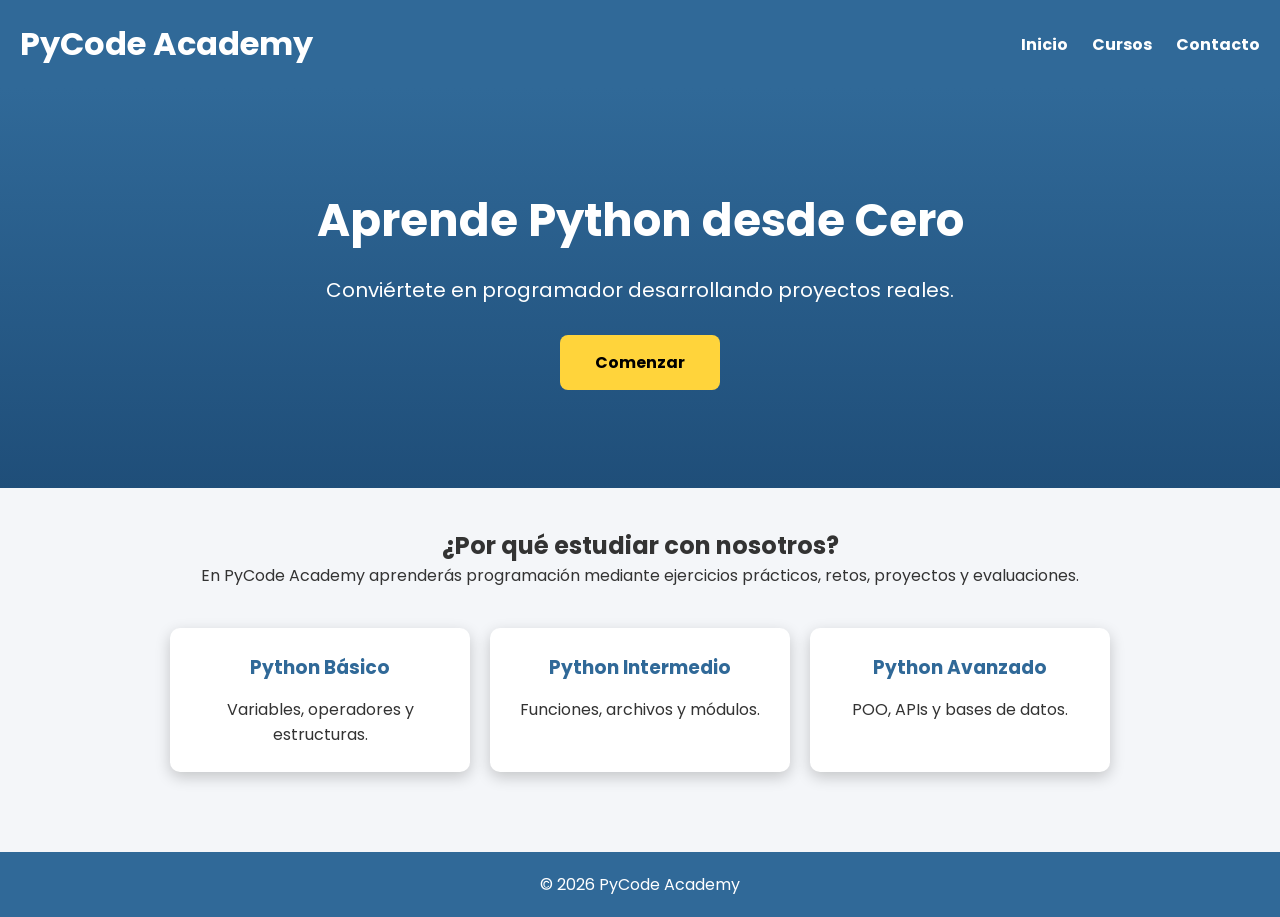
==== index.html @ abb8dde9 "Add files via upload" ====
<!DOCTYPE html>
<html lang="es">
<head>
    <meta charset="UTF-8">
    <meta name="viewport" content="width=device-width, initial-scale=1.0">
    <title>PyCode Academy</title>

    <link rel="stylesheet" href="styles.css">

    <link rel="preconnect" href="https://fonts.googleapis.com">
    <link href="https://fonts.googleapis.com/css2?family=Poppins:wght@300;500;700&display=swap" rel="stylesheet">

</head>
<body>

<header>

<h1>PyCode Academy</h1>

<nav>

<a href="index.html">Inicio</a>

<a href="cursos.html">Cursos</a>

<a href="contacto.html">Contacto</a>

</nav>

</header>

<section class="banner">

<h2>Aprende Python desde Cero</h2>

<p>Conviértete en programador desarrollando proyectos reales.</p>

<a href="cursos.html" class="boton">Comenzar</a>

</section>

<main>

<section class="info">

<h2>¿Por qué estudiar con nosotros?</h2>

<p>

En PyCode Academy aprenderás programación mediante ejercicios prácticos, retos, proyectos y evaluaciones.

</p>

</section>

<section class="cards">

<div class="card">

<h3>Python Básico</h3>

<p>Variables, operadores y estructuras.</p>

</div>

<div class="card">

<h3>Python Intermedio</h3>

<p>Funciones, archivos y módulos.</p>

</div>

<div class="card">

<h3>Python Avanzado</h3>

<p>POO, APIs y bases de datos.</p>

</div>

</section>

</main>

<footer>

<p>© 2026 PyCode Academy</p>

</footer>

</body>
</html>
---- styles.css ----
*{

margin:0;

padding:0;

box-sizing:border-box;

font-family:Poppins,sans-serif;

}

body{

background:#F4F6F9;

color:#333;

}

header{

background:#306998;

color:white;

display:flex;

justify-content:space-between;

align-items:center;

padding:20px;

}

nav a{

color:white;

text-decoration:none;

margin-left:20px;

font-weight:bold;

}

nav a:hover{

color:#FFD43B;

}

.banner{

height:400px;

background:linear-gradient(#306998,#1F4E79);

display:flex;

flex-direction:column;

justify-content:center;

align-items:center;

text-align:center;

color:white;

padding:20px;

}

.banner h2{

font-size:45px;

margin-bottom:20px;

}

.banner p{

font-size:20px;

margin-bottom:30px;

}

.boton{

background:#FFD43B;

padding:15px 35px;

text-decoration:none;

color:#000;

border-radius:8px;

font-weight:bold;

}

main{

max-width:1200px;

margin:auto;

padding:40px;

}

.info{

margin-bottom:40px;

text-align:center;

}

.cards{

display:flex;

gap:20px;

justify-content:center;

flex-wrap:wrap;

}

.card{

background:white;

padding:25px;

width:300px;

border-radius:10px;

box-shadow:0 5px 15px rgba(0,0,0,.2);

text-align:center;

}

.card h3{

margin-bottom:15px;

color:#306998;

}

form{

display:flex;

flex-direction:column;

max-width:600px;

margin:auto;

}

input,

textarea{

padding:15px;

margin-bottom:20px;

border:1px solid #ccc;

border-radius:5px;

}

button{

padding:15px;

background:#306998;

color:white;

border:none;

cursor:pointer;

}

button:hover{

background:#FFD43B;

color:black;

}

footer{

background:#306998;

color:white;

text-align:center;

padding:20px;

margin-top:40px;

}

@media(max-width:768px){

header{

flex-direction:column;

}

nav{

margin-top:15px;

}

.cards{

flex-direction:column;

align-items:center;

}

.banner h2{

font-size:32px;

}

}
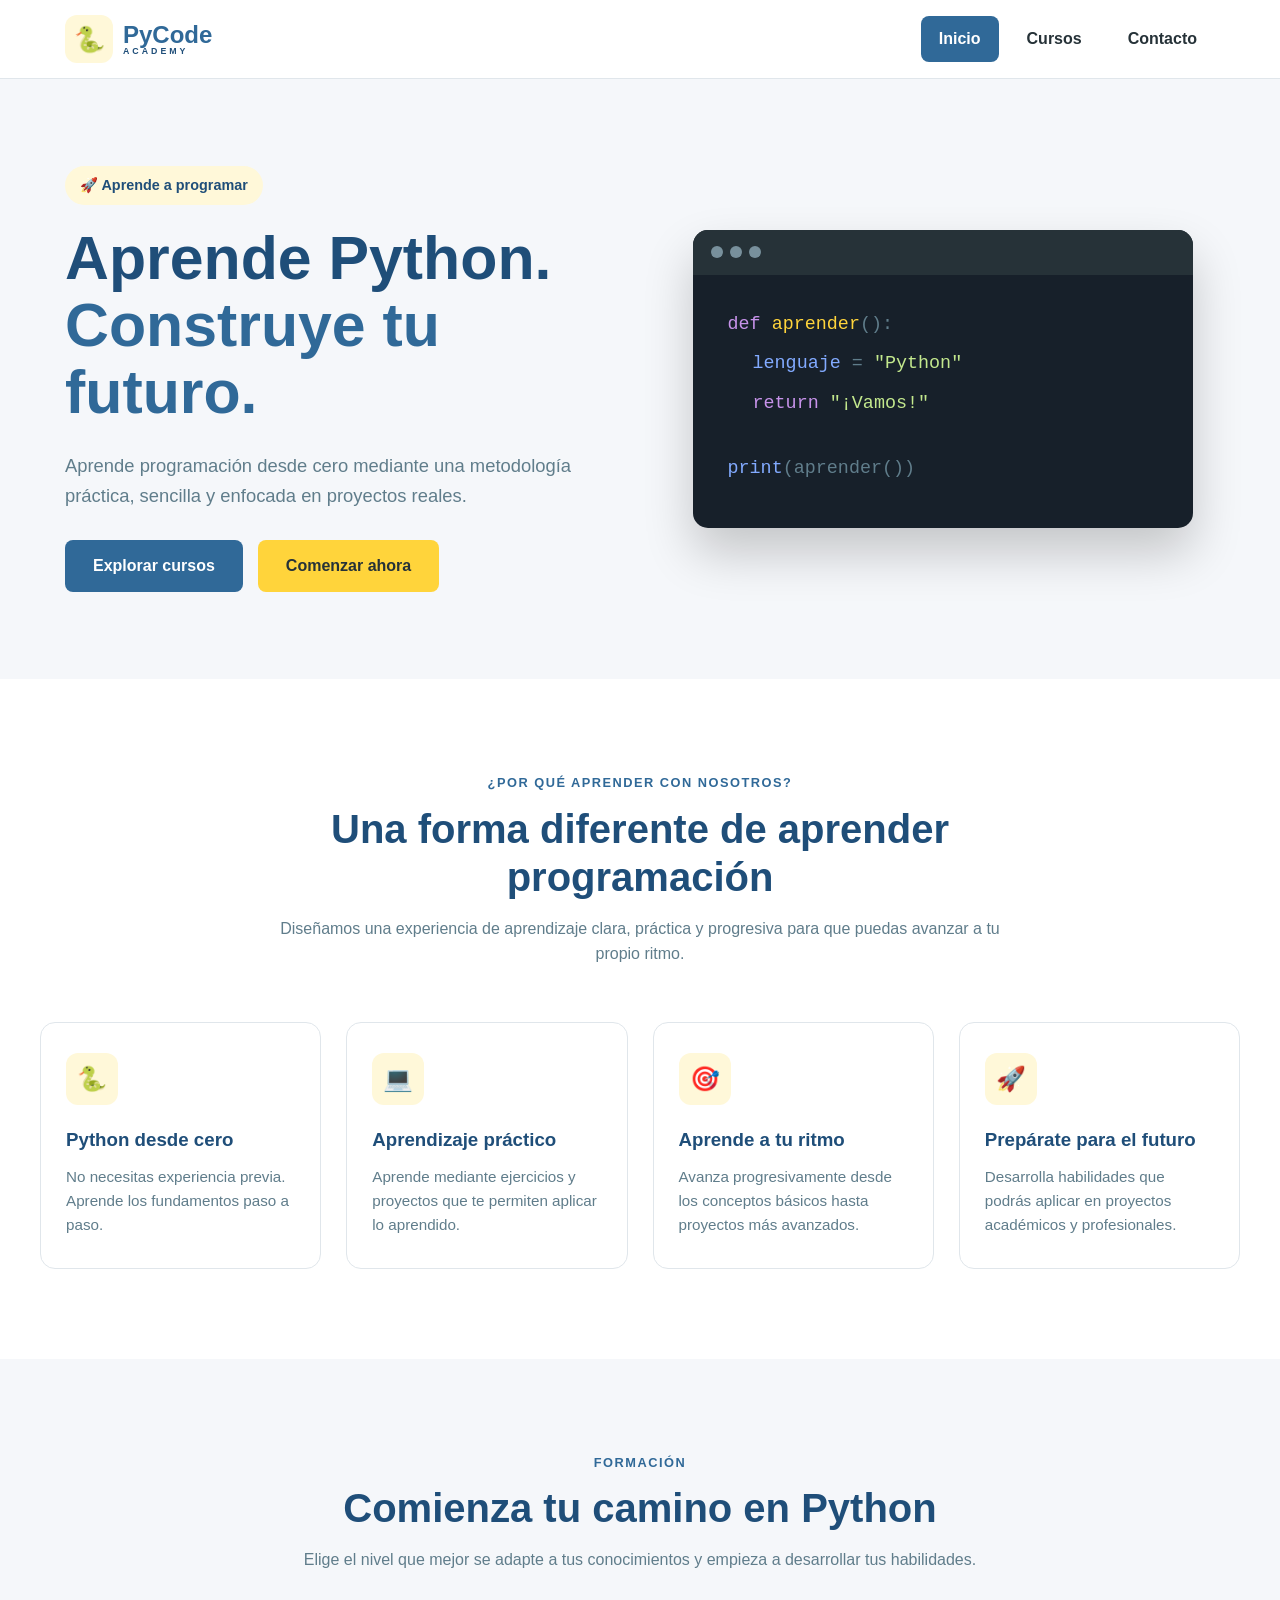
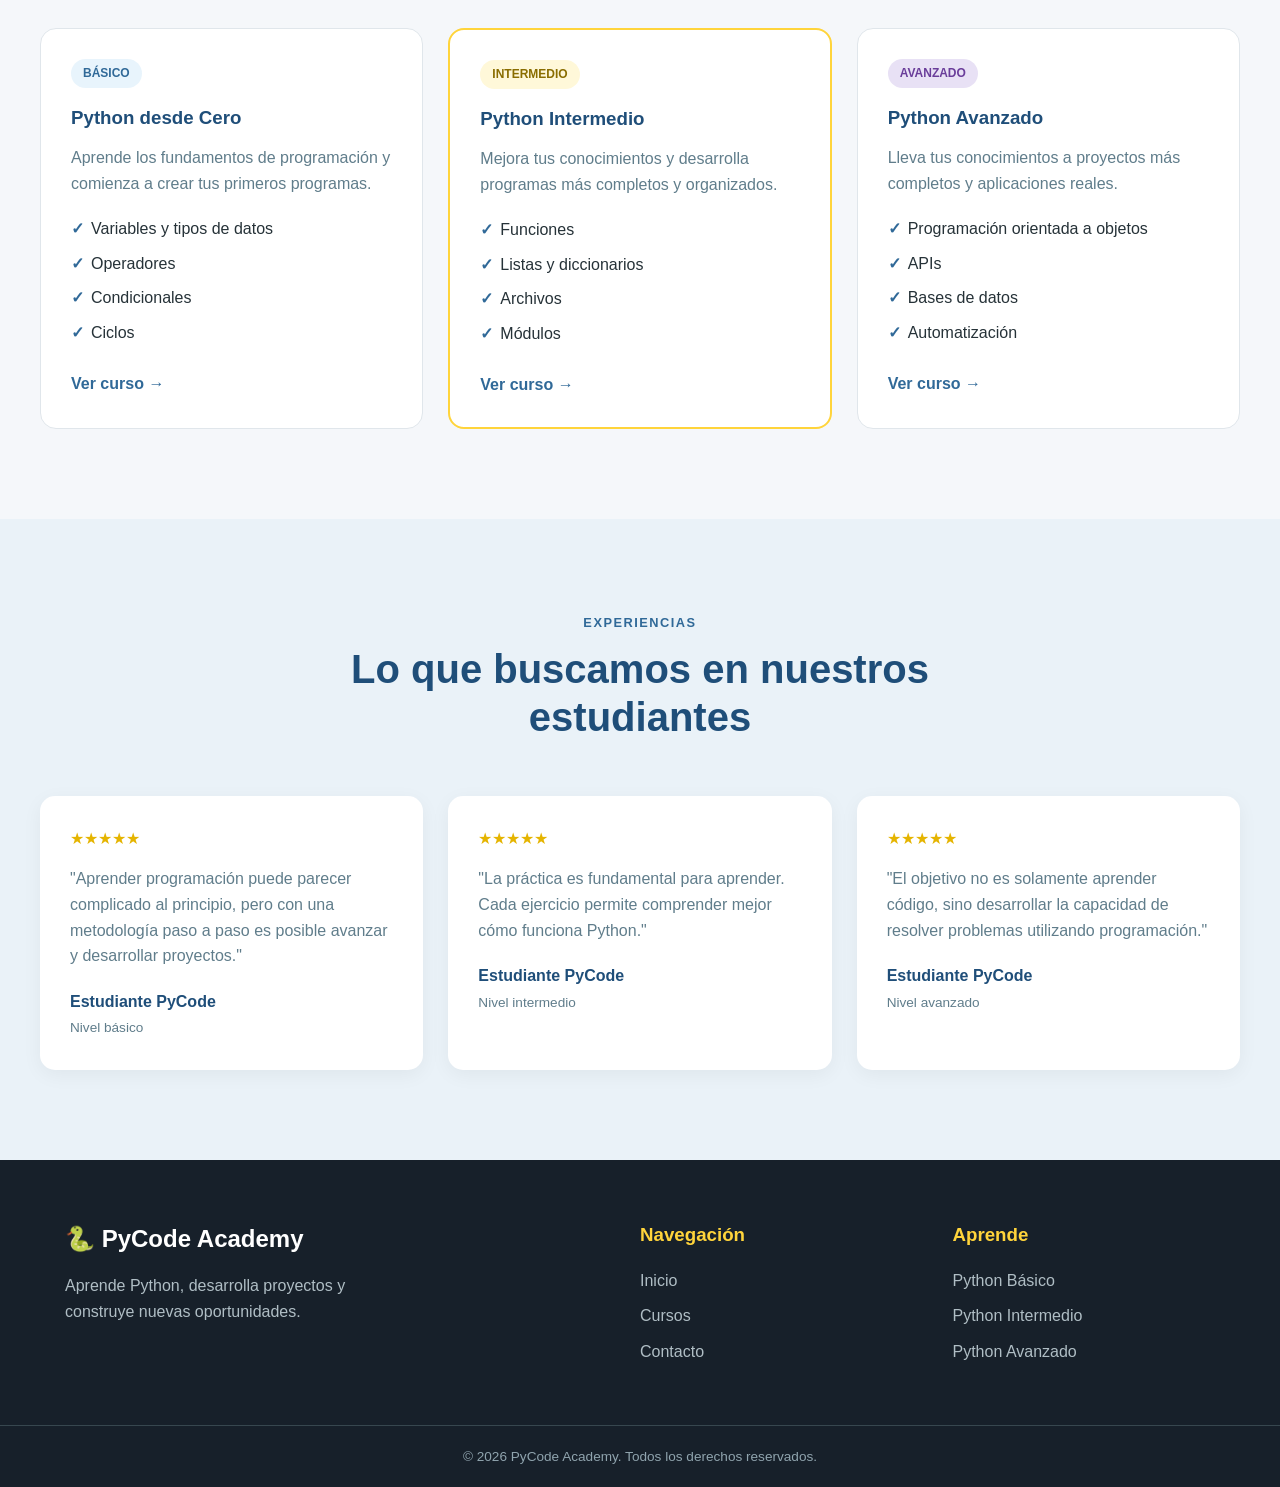
==== commit fb3d03f8: "Add files via upload" ====
--- a/index.html
+++ b/index.html
@@ -1,94 +1,494 @@
 
 <!DOCTYPE html>
 <html lang="es">
+
 <head>
     <meta charset="UTF-8">
     <meta name="viewport" content="width=device-width, initial-scale=1.0">
-    <title>PyCode Academy</title>
+
+    <title>PyCode Academy | Aprende Python</title>
+
+    <meta name="description"
+        content="PyCode Academy es una plataforma educativa para aprender programación en Python desde cero.">
 
     <link rel="stylesheet" href="styles.css">
-
-    <link rel="preconnect" href="https://fonts.googleapis.com">
-    <link href="https://fonts.googleapis.com/css2?family=Poppins:wght@300;500;700&display=swap" rel="stylesheet">
-
 </head>
+
 <body>
 
-<header>
-
-<h1>PyCode Academy</h1>
-
-<nav>
-
-<a href="index.html">Inicio</a>
-
-<a href="cursos.html">Cursos</a>
-
-<a href="contacto.html">Contacto</a>
-
-</nav>
-
-</header>
-
-<section class="banner">
-
-<h2>Aprende Python desde Cero</h2>
-
-<p>Conviértete en programador desarrollando proyectos reales.</p>
-
-<a href="cursos.html" class="boton">Comenzar</a>
-
-</section>
-
-<main>
-
-<section class="info">
-
-<h2>¿Por qué estudiar con nosotros?</h2>
-
-<p>
-
-En PyCode Academy aprenderás programación mediante ejercicios prácticos, retos, proyectos y evaluaciones.
-
-</p>
-
-</section>
-
-<section class="cards">
-
-<div class="card">
-
-<h3>Python Básico</h3>
-
-<p>Variables, operadores y estructuras.</p>
-
-</div>
-
-<div class="card">
-
-<h3>Python Intermedio</h3>
-
-<p>Funciones, archivos y módulos.</p>
-
-</div>
-
-<div class="card">
-
-<h3>Python Avanzado</h3>
-
-<p>POO, APIs y bases de datos.</p>
-
-</div>
-
-</section>
-
-</main>
-
-<footer>
-
-<p>© 2026 PyCode Academy</p>
-
-</footer>
+    <!-- ================= HEADER ================= -->
+
+    <header class="header">
+
+        <nav class="navbar">
+
+            <a href="index.html" class="logo">
+                <span class="logo-python">🐍</span>
+
+                <div class="logo-text">
+                    <span class="logo-main">PyCode</span>
+                    <span class="logo-sub">ACADEMY</span>
+                </div>
+            </a>
+
+            <!-- Menú móvil -->
+            <input type="checkbox" id="menu-toggle">
+
+            <label for="menu-toggle" class="menu-icon">
+                <span></span>
+                <span></span>
+                <span></span>
+            </label>
+
+            <ul class="menu">
+
+                <li>
+                    <a href="index.html" class="active">Inicio</a>
+                </li>
+
+                <li>
+                    <a href="cursos.html">Cursos</a>
+                </li>
+
+                <li>
+                    <a href="contacto.html">Contacto</a>
+                </li>
+
+            </ul>
+
+        </nav>
+
+    </header>
+
+
+    <!-- ================= CONTENIDO ================= -->
+
+    <main>
+
+        <!-- HERO -->
+
+        <section class="hero">
+
+            <div class="hero-content">
+
+                <span class="hero-tag">🚀 Aprende a programar</span>
+
+                <h1>
+                    Aprende Python.
+                    <span>Construye tu futuro.</span>
+                </h1>
+
+                <p>
+                    Aprende programación desde cero mediante una metodología
+                    práctica, sencilla y enfocada en proyectos reales.
+                </p>
+
+                <div class="hero-buttons">
+
+                    <a href="cursos.html" class="btn btn-primary">
+                        Explorar cursos
+                    </a>
+
+                    <a href="contacto.html" class="btn btn-secondary">
+                        Comenzar ahora
+                    </a>
+
+                </div>
+
+            </div>
+
+            <div class="hero-code">
+
+                <div class="code-window">
+
+                    <div class="code-header">
+                        <span></span>
+                        <span></span>
+                        <span></span>
+                    </div>
+
+                    <div class="code-content">
+
+                        <p>
+                            <span class="code-purple">def</span>
+                            <span class="code-yellow"> aprender</span>():
+                        </p>
+
+                        <p class="indent">
+                            <span class="code-blue">lenguaje</span> =
+                            <span class="code-green">"Python"</span>
+                        </p>
+
+                        <p class="indent">
+                            <span class="code-purple">return</span>
+                            <span class="code-green">"¡Vamos!"</span>
+                        </p>
+
+                        <br>
+
+                        <p>
+                            <span class="code-blue">print</span>(aprender())
+                        </p>
+
+                    </div>
+
+                </div>
+
+            </div>
+
+        </section>
+
+
+        <!-- ================= BENEFICIOS ================= -->
+
+        <section class="benefits">
+
+            <div class="section-header">
+
+                <span class="section-tag">¿Por qué aprender con nosotros?</span>
+
+                <h2>
+                    Una forma diferente de aprender programación
+                </h2>
+
+                <p>
+                    Diseñamos una experiencia de aprendizaje clara,
+                    práctica y progresiva para que puedas avanzar
+                    a tu propio ritmo.
+                </p>
+
+            </div>
+
+
+            <div class="benefits-grid">
+
+                <article class="benefit-card">
+
+                    <div class="benefit-icon">🐍</div>
+
+                    <h3>Python desde cero</h3>
+
+                    <p>
+                        No necesitas experiencia previa.
+                        Aprende los fundamentos paso a paso.
+                    </p>
+
+                </article>
+
+
+                <article class="benefit-card">
+
+                    <div class="benefit-icon">💻</div>
+
+                    <h3>Aprendizaje práctico</h3>
+
+                    <p>
+                        Aprende mediante ejercicios y proyectos
+                        que te permiten aplicar lo aprendido.
+                    </p>
+
+                </article>
+
+
+                <article class="benefit-card">
+
+                    <div class="benefit-icon">🎯</div>
+
+                    <h3>Aprende a tu ritmo</h3>
+
+                    <p>
+                        Avanza progresivamente desde los conceptos
+                        básicos hasta proyectos más avanzados.
+                    </p>
+
+                </article>
+
+
+                <article class="benefit-card">
+
+                    <div class="benefit-icon">🚀</div>
+
+                    <h3>Prepárate para el futuro</h3>
+
+                    <p>
+                        Desarrolla habilidades que podrás aplicar
+                        en proyectos académicos y profesionales.
+                    </p>
+
+                </article>
+
+            </div>
+
+        </section>
+
+
+        <!-- ================= CURSOS DESTACADOS ================= -->
+
+        <section class="featured-courses">
+
+            <div class="section-header">
+
+                <span class="section-tag">Formación</span>
+
+                <h2>
+                    Comienza tu camino en Python
+                </h2>
+
+                <p>
+                    Elige el nivel que mejor se adapte a tus conocimientos
+                    y empieza a desarrollar tus habilidades.
+                </p>
+
+            </div>
+
+
+            <div class="course-grid">
+
+                <article class="course-card">
+
+                    <span class="course-level basic">
+                        BÁSICO
+                    </span>
+
+                    <h3>
+                        Python desde Cero
+                    </h3>
+
+                    <p>
+                        Aprende los fundamentos de programación
+                        y comienza a crear tus primeros programas.
+                    </p>
+
+                    <ul>
+                        <li>Variables y tipos de datos</li>
+                        <li>Operadores</li>
+                        <li>Condicionales</li>
+                        <li>Ciclos</li>
+                    </ul>
+
+                    <a href="cursos.html" class="course-button">
+                        Ver curso →
+                    </a>
+
+                </article>
+
+
+                <article class="course-card featured">
+
+                    <span class="course-level intermediate">
+                        INTERMEDIO
+                    </span>
+
+                    <h3>
+                        Python Intermedio
+                    </h3>
+
+                    <p>
+                        Mejora tus conocimientos y desarrolla programas
+                        más completos y organizados.
+                    </p>
+
+                    <ul>
+                        <li>Funciones</li>
+                        <li>Listas y diccionarios</li>
+                        <li>Archivos</li>
+                        <li>Módulos</li>
+                    </ul>
+
+                    <a href="cursos.html" class="course-button">
+                        Ver curso →
+                    </a>
+
+                </article>
+
+
+                <article class="course-card">
+
+                    <span class="course-level advanced">
+                        AVANZADO
+                    </span>
+
+                    <h3>
+                        Python Avanzado
+                    </h3>
+
+                    <p>
+                        Lleva tus conocimientos a proyectos más
+                        completos y aplicaciones reales.
+                    </p>
+
+                    <ul>
+                        <li>Programación orientada a objetos</li>
+                        <li>APIs</li>
+                        <li>Bases de datos</li>
+                        <li>Automatización</li>
+                    </ul>
+
+                    <a href="cursos.html" class="course-button">
+                        Ver curso →
+                    </a>
+
+                </article>
+
+            </div>
+
+        </section>
+
+
+        <!-- ================= TESTIMONIOS ================= -->
+
+        <section class="testimonials">
+
+            <div class="section-header">
+
+                <span class="section-tag">Experiencias</span>
+
+                <h2>
+                    Lo que buscamos en nuestros estudiantes
+                </h2>
+
+            </div>
+
+
+            <div class="testimonial-grid">
+
+                <article class="testimonial-card">
+
+                    <div class="stars">
+                        ★★★★★
+                    </div>
+
+                    <p>
+                        "Aprender programación puede parecer complicado
+                        al principio, pero con una metodología paso a paso
+                        es posible avanzar y desarrollar proyectos."
+                    </p>
+
+                    <strong>
+                        Estudiante PyCode
+                    </strong>
+
+                    <span>
+                        Nivel básico
+                    </span>
+
+                </article>
+
+
+                <article class="testimonial-card">
+
+                    <div class="stars">
+                        ★★★★★
+                    </div>
+
+                    <p>
+                        "La práctica es fundamental para aprender.
+                        Cada ejercicio permite comprender mejor cómo
+                        funciona Python."
+                    </p>
+
+                    <strong>
+                        Estudiante PyCode
+                    </strong>
+
+                    <span>
+                        Nivel intermedio
+                    </span>
+
+                </article>
+
+
+                <article class="testimonial-card">
+
+                    <div class="stars">
+                        ★★★★★
+                    </div>
+
+                    <p>
+                        "El objetivo no es solamente aprender código,
+                        sino desarrollar la capacidad de resolver
+                        problemas utilizando programación."
+                    </p>
+
+                    <strong>
+                        Estudiante PyCode
+                    </strong>
+
+                    <span>
+                        Nivel avanzado
+                    </span>
+
+                </article>
+
+            </div>
+
+        </section>
+
+    </main>
+
+
+    <!-- ================= FOOTER ================= -->
+
+    <footer class="footer">
+
+        <div class="footer-content">
+
+            <div class="footer-brand">
+
+                <h2>
+                    🐍 PyCode Academy
+                </h2>
+
+                <p>
+                    Aprende Python, desarrolla proyectos
+                    y construye nuevas oportunidades.
+                </p>
+
+            </div>
+
+
+            <div class="footer-links">
+
+                <h3>
+                    Navegación
+                </h3>
+
+                <a href="index.html">Inicio</a>
+
+                <a href="cursos.html">Cursos</a>
+
+                <a href="contacto.html">Contacto</a>
+
+            </div>
+
+
+            <div class="footer-links">
+
+                <h3>
+                    Aprende
+                </h3>
+
+                <a href="cursos.html">Python Básico</a>
+
+                <a href="cursos.html">Python Intermedio</a>
+
+                <a href="cursos.html">Python Avanzado</a>
+
+            </div>
+
+        </div>
+
+
+        <div class="footer-bottom">
+
+            <p>
+                © 2026 PyCode Academy. Todos los derechos reservados.
+            </p>
+
+        </div>
+
+    </footer>
 
 </body>
+
 </html>
--- a/styles.css
+++ b/styles.css
@@ -1,253 +1,1784 @@
-*{
-
-margin:0;
-
-padding:0;
-
-box-sizing:border-box;
-
-font-family:Poppins,sans-serif;
-
-}
-
-body{
-
-background:#F4F6F9;
-
-color:#333;
-
-}
-
-header{
-
-background:#306998;
-
-color:white;
-
-display:flex;
-
-justify-content:space-between;
-
-align-items:center;
-
-padding:20px;
-
-}
-
-nav a{
-
-color:white;
-
-text-decoration:none;
-
-margin-left:20px;
-
-font-weight:bold;
-
-}
-
-nav a:hover{
-
-color:#FFD43B;
-
-}
-
-.banner{
-
-height:400px;
-
-background:linear-gradient(#306998,#1F4E79);
-
-display:flex;
-
-flex-direction:column;
-
-justify-content:center;
-
-align-items:center;
-
-text-align:center;
-
-color:white;
-
-padding:20px;
-
-}
-
-.banner h2{
-
-font-size:45px;
-
-margin-bottom:20px;
-
-}
-
-.banner p{
-
-font-size:20px;
-
-margin-bottom:30px;
-
-}
-
-.boton{
-
-background:#FFD43B;
-
-padding:15px 35px;
-
-text-decoration:none;
-
-color:#000;
-
-border-radius:8px;
-
-font-weight:bold;
-
-}
-
-main{
-
-max-width:1200px;
-
-margin:auto;
-
-padding:40px;
-
-}
-
-.info{
-
-margin-bottom:40px;
-
-text-align:center;
-
-}
-
-.cards{
-
-display:flex;
-
-gap:20px;
-
-justify-content:center;
-
-flex-wrap:wrap;
-
-}
-
-.card{
-
-background:white;
-
-padding:25px;
-
-width:300px;
-
-border-radius:10px;
-
-box-shadow:0 5px 15px rgba(0,0,0,.2);
-
-text-align:center;
-
-}
-
-.card h3{
-
-margin-bottom:15px;
-
-color:#306998;
-
-}
-
-form{
-
-display:flex;
-
-flex-direction:column;
-
-max-width:600px;
-
-margin:auto;
-
-}
-
-input,
-
-textarea{
-
-padding:15px;
-
-margin-bottom:20px;
-
-border:1px solid #ccc;
-
-border-radius:5px;
-
-}
-
-button{
-
-padding:15px;
-
-background:#306998;
-
-color:white;
-
-border:none;
-
-cursor:pointer;
-
-}
-
-button:hover{
-
-background:#FFD43B;
-
-color:black;
-
-}
-
-footer{
-
-background:#306998;
-
-color:white;
-
-text-align:center;
-
-padding:20px;
-
-margin-top:40px;
-
-}
-
-@media(max-width:768px){
-
-header{
-
-flex-direction:column;
-
-}
-
-nav{
-
-margin-top:15px;
-
-}
-
-.cards{
-
-flex-direction:column;
-
-align-items:center;
-
-}
-
-.banner h2{
-
-font-size:32px;
-
-}
+/* =====================================================
+   PYCODE ACADEMY
+   HOJA DE ESTILOS PRINCIPAL
+   ===================================================== */
+
+
+/* ================= RESET ================= */
+
+* {
+    margin: 0;
+    padding: 0;
+    box-sizing: border-box;
+}
+
+
+html {
+    scroll-behavior: smooth;
+}
+
+
+body {
+    font-family: Arial, Helvetica, sans-serif;
+    background-color: #f5f7fa;
+    color: #263238;
+    line-height: 1.6;
+}
+
+
+a {
+    text-decoration: none;
+}
+
+
+ul {
+    list-style: none;
+}
+
+
+/* ================= VARIABLES ================= */
+
+:root {
+
+    --python-blue: #306998;
+
+    --python-yellow: #FFD43B;
+
+    --dark-blue: #1F4E79;
+
+    --light-blue: #EAF2F8;
+
+    --light-yellow: #FFF8D9;
+
+    --white: #ffffff;
+
+    --background: #F5F7FA;
+
+    --text: #263238;
+
+    --gray: #607D8B;
+
+    --border: #E0E6EB;
+
+    --shadow: 0 10px 30px rgba(0, 0, 0, 0.08);
+
+}
+
+
+/* ================= HEADER ================= */
+
+.header {
+
+    width: 100%;
+
+    background-color: var(--white);
+
+    border-bottom: 1px solid var(--border);
+
+    position: sticky;
+
+    top: 0;
+
+    z-index: 1000;
+
+}
+
+
+.navbar {
+
+    max-width: 1200px;
+
+    margin: auto;
+
+    padding: 15px 25px;
+
+    display: flex;
+
+    justify-content: space-between;
+
+    align-items: center;
+
+}
+
+
+/* ================= LOGO ================= */
+
+.logo {
+
+    display: flex;
+
+    align-items: center;
+
+    gap: 10px;
+
+    color: var(--text);
+
+}
+
+
+.logo-python {
+
+    width: 48px;
+
+    height: 48px;
+
+    background-color: var(--light-yellow);
+
+    border-radius: 12px;
+
+    display: flex;
+
+    align-items: center;
+
+    justify-content: center;
+
+    font-size: 25px;
+
+}
+
+
+.logo-text {
+
+    display: flex;
+
+    flex-direction: column;
+
+    line-height: 1;
+
+}
+
+
+.logo-main {
+
+    font-size: 1.5rem;
+
+    font-weight: 800;
+
+    color: var(--python-blue);
+
+}
+
+
+.logo-sub {
+
+    font-size: 0.55rem;
+
+    font-weight: bold;
+
+    color: var(--dark-blue);
+
+    letter-spacing: 3px;
+
+}
+
+
+/* ================= MENU ================= */
+
+.menu {
+
+    display: flex;
+
+    align-items: center;
+
+    gap: 10px;
+
+}
+
+
+.menu li a {
+
+    display: block;
+
+    color: var(--text);
+
+    padding: 10px 18px;
+
+    border-radius: 8px;
+
+    font-weight: 600;
+
+    transition: 0.3s;
+
+}
+
+
+.menu li a:hover {
+
+    background-color: var(--light-yellow);
+
+    color: var(--python-blue);
+
+}
+
+
+.menu li a.active {
+
+    background-color: var(--python-blue);
+
+    color: var(--white);
+
+}
+
+
+/* ================= HAMBURGUESA ================= */
+
+#menu-toggle {
+
+    display: none;
+
+}
+
+
+.menu-icon {
+
+    display: none;
+
+    flex-direction: column;
+
+    gap: 5px;
+
+    cursor: pointer;
+
+}
+
+
+.menu-icon span {
+
+    width: 27px;
+
+    height: 3px;
+
+    background-color: var(--python-blue);
+
+    border-radius: 3px;
+
+}
+
+
+/* =====================================================
+   HERO
+   ===================================================== */
+
+.hero {
+
+    min-height: 600px;
+
+    max-width: 1200px;
+
+    margin: auto;
+
+    padding: 80px 25px;
+
+    display: grid;
+
+    grid-template-columns: 1fr 1fr;
+
+    align-items: center;
+
+    gap: 60px;
+
+}
+
+
+.hero-content {
+
+    max-width: 600px;
+
+}
+
+
+.hero-tag {
+
+    display: inline-block;
+
+    background-color: var(--light-yellow);
+
+    color: var(--dark-blue);
+
+    padding: 8px 15px;
+
+    border-radius: 30px;
+
+    font-size: 0.9rem;
+
+    font-weight: bold;
+
+    margin-bottom: 20px;
+
+}
+
+
+.hero h1 {
+
+    font-size: 3.8rem;
+
+    line-height: 1.1;
+
+    color: var(--dark-blue);
+
+    margin-bottom: 25px;
+
+}
+
+
+.hero h1 span {
+
+    display: block;
+
+    color: var(--python-blue);
+
+}
+
+
+.hero p {
+
+    color: var(--gray);
+
+    font-size: 1.15rem;
+
+    margin-bottom: 30px;
+
+    max-width: 550px;
+
+}
+
+
+/* ================= BOTONES ================= */
+
+.hero-buttons {
+
+    display: flex;
+
+    gap: 15px;
+
+    flex-wrap: wrap;
+
+}
+
+
+.btn {
+
+    display: inline-block;
+
+    padding: 13px 28px;
+
+    border-radius: 8px;
+
+    font-weight: bold;
+
+    transition: 0.3s;
+
+}
+
+
+.btn-primary {
+
+    background-color: var(--python-blue);
+
+    color: var(--white);
+
+}
+
+
+.btn-primary:hover {
+
+    background-color: var(--dark-blue);
+
+    transform: translateY(-3px);
+
+}
+
+
+.btn-secondary {
+
+    background-color: var(--python-yellow);
+
+    color: var(--text);
+
+}
+
+
+.btn-secondary:hover {
+
+    background-color: #e8bd20;
+
+    transform: translateY(-3px);
+
+}
+
+
+/* ================= VENTANA DE CÓDIGO ================= */
+
+.hero-code {
+
+    display: flex;
+
+    justify-content: center;
+
+}
+
+
+.code-window {
+
+    width: 100%;
+
+    max-width: 500px;
+
+    background-color: #17202A;
+
+    border-radius: 15px;
+
+    overflow: hidden;
+
+    box-shadow: 0 25px 50px rgba(0, 0, 0, 0.2);
+
+}
+
+
+.code-header {
+
+    height: 45px;
+
+    background-color: #263238;
+
+    display: flex;
+
+    align-items: center;
+
+    gap: 7px;
+
+    padding-left: 18px;
+
+}
+
+
+.code-header span {
+
+    width: 12px;
+
+    height: 12px;
+
+    border-radius: 50%;
+
+    background-color: #78909C;
+
+}
+
+
+.code-content {
+
+    padding: 35px;
+
+    color: #ECEFF1;
+
+    font-family: Consolas, monospace;
+
+    font-size: 1rem;
+
+}
+
+
+.code-content p {
+
+    margin-bottom: 10px;
+
+}
+
+
+.indent {
+
+    padding-left: 25px;
+
+}
+
+
+.code-purple {
+
+    color: #C792EA;
+
+}
+
+
+.code-yellow {
+
+    color: #FFD43B;
+
+}
+
+
+.code-blue {
+
+    color: #82AAFF;
+
+}
+
+
+.code-green {
+
+    color: #C3E88D;
+
+}
+
+
+/* =====================================================
+   SECCIONES GENERALES
+   ===================================================== */
+
+.section-header {
+
+    text-align: center;
+
+    max-width: 750px;
+
+    margin: 0 auto 55px;
+
+}
+
+
+.section-tag {
+
+    color: var(--python-blue);
+
+    font-weight: bold;
+
+    text-transform: uppercase;
+
+    font-size: 0.8rem;
+
+    letter-spacing: 1.5px;
+
+}
+
+
+.section-header h1,
+.section-header h2 {
+
+    color: var(--dark-blue);
+
+    font-size: 2.5rem;
+
+    line-height: 1.2;
+
+    margin: 10px 0 15px;
+
+}
+
+
+.section-header p {
+
+    color: var(--gray);
+
+}
+
+
+/* =====================================================
+   BENEFICIOS
+   ===================================================== */
+
+.benefits {
+
+    background-color: var(--white);
+
+    padding: 90px 25px;
+
+}
+
+
+.benefits-grid {
+
+    max-width: 1200px;
+
+    margin: auto;
+
+    display: grid;
+
+    grid-template-columns: repeat(4, 1fr);
+
+    gap: 25px;
+
+}
+
+
+.benefit-card {
+
+    background-color: var(--white);
+
+    border: 1px solid var(--border);
+
+    border-radius: 15px;
+
+    padding: 30px 25px;
+
+    transition: 0.3s;
+
+}
+
+
+.benefit-card:hover {
+
+    transform: translateY(-7px);
+
+    box-shadow: var(--shadow);
+
+    border-color: var(--python-yellow);
+
+}
+
+
+.benefit-icon {
+
+    width: 52px;
+
+    height: 52px;
+
+    background-color: var(--light-yellow);
+
+    border-radius: 12px;
+
+    display: flex;
+
+    align-items: center;
+
+    justify-content: center;
+
+    font-size: 1.5rem;
+
+    margin-bottom: 20px;
+
+}
+
+
+.benefit-card h3 {
+
+    color: var(--dark-blue);
+
+    margin-bottom: 10px;
+
+}
+
+
+.benefit-card p {
+
+    color: var(--gray);
+
+    font-size: 0.95rem;
+
+}
+
+
+/* =====================================================
+   CURSOS
+   ===================================================== */
+
+.featured-courses,
+.courses-page {
+
+    padding: 90px 25px;
+
+    max-width: 1250px;
+
+    margin: auto;
+
+}
+
+
+.course-grid {
+
+    display: grid;
+
+    grid-template-columns: repeat(3, 1fr);
+
+    gap: 25px;
+
+}
+
+
+.course-card {
+
+    background-color: var(--white);
+
+    border: 1px solid var(--border);
+
+    border-radius: 16px;
+
+    padding: 30px;
+
+    transition: 0.3s;
+
+}
+
+
+.course-card:hover {
+
+    transform: translateY(-7px);
+
+    box-shadow: var(--shadow);
+
+}
+
+
+.course-card.featured {
+
+    border: 2px solid var(--python-yellow);
+
+}
+
+
+.course-level {
+
+    display: inline-block;
+
+    padding: 5px 12px;
+
+    border-radius: 20px;
+
+    font-size: 0.75rem;
+
+    font-weight: bold;
+
+    margin-bottom: 15px;
+
+}
+
+
+.basic {
+
+    background-color: #E8F4FC;
+
+    color: var(--python-blue);
+
+}
+
+
+.intermediate {
+
+    background-color: var(--light-yellow);
+
+    color: #8A6D00;
+
+}
+
+
+.advanced {
+
+    background-color: #E8E1F5;
+
+    color: #6A3D9A;
+
+}
+
+
+.course-card h2,
+.course-card h3 {
+
+    color: var(--dark-blue);
+
+    margin-bottom: 12px;
+
+}
+
+
+.course-card p {
+
+    color: var(--gray);
+
+    margin-bottom: 20px;
+
+}
+
+
+.course-card ul {
+
+    margin-bottom: 25px;
+
+}
+
+
+.course-card li {
+
+    color: var(--text);
+
+    margin-bottom: 9px;
+
+    padding-left: 20px;
+
+    position: relative;
+
+}
+
+
+.course-card li::before {
+
+    content: "✓";
+
+    position: absolute;
+
+    left: 0;
+
+    color: var(--python-blue);
+
+    font-weight: bold;
+
+}
+
+
+.course-button {
+
+    display: inline-block;
+
+    color: var(--python-blue);
+
+    font-weight: bold;
+
+}
+
+
+.course-button:hover {
+
+    color: var(--dark-blue);
+
+}
+
+
+/* =====================================================
+   TESTIMONIOS
+   ===================================================== */
+
+.testimonials {
+
+    background-color: var(--light-blue);
+
+    padding: 90px 25px;
+
+}
+
+
+.testimonial-grid {
+
+    max-width: 1200px;
+
+    margin: auto;
+
+    display: grid;
+
+    grid-template-columns: repeat(3, 1fr);
+
+    gap: 25px;
+
+}
+
+
+.testimonial-card {
+
+    background-color: var(--white);
+
+    border-radius: 15px;
+
+    padding: 30px;
+
+    box-shadow: 0 5px 20px rgba(0, 0, 0, 0.05);
+
+}
+
+
+.stars {
+
+    color: #E5B400;
+
+    margin-bottom: 15px;
+
+}
+
+
+.testimonial-card p {
+
+    color: var(--gray);
+
+    margin-bottom: 20px;
+
+}
+
+
+.testimonial-card strong {
+
+    display: block;
+
+    color: var(--dark-blue);
+
+}
+
+
+.testimonial-card span {
+
+    color: var(--gray);
+
+    font-size: 0.85rem;
+
+}
+
+
+/* =====================================================
+   PÁGINA SOBRE NOSOTROS
+   ===================================================== */
+
+.about {
+
+    background-color: var(--white);
+
+    padding: 90px 25px;
+
+}
+
+
+.mission-box {
+
+    max-width: 950px;
+
+    margin: auto;
+
+    background-color: var(--light-blue);
+
+    border: 1px solid #D4E5F0;
+
+    border-radius: 18px;
+
+    padding: 35px;
+
+    display: flex;
+
+    align-items: center;
+
+    gap: 25px;
+
+}
+
+
+.mission-icon {
+
+    min-width: 60px;
+
+    height: 60px;
+
+    background-color: var(--python-yellow);
+
+    border-radius: 15px;
+
+    display: flex;
+
+    align-items: center;
+
+    justify-content: center;
+
+    font-size: 1.7rem;
+
+}
+
+
+.mission-box h3 {
+
+    color: var(--dark-blue);
+
+    margin-bottom: 8px;
+
+}
+
+
+.mission-box p {
+
+    color: var(--gray);
+
+}
+
+
+/* =====================================================
+   VALORES
+   ===================================================== */
+
+.values {
+
+    padding: 90px 25px;
+
+    background-color: var(--background);
+
+}
+
+
+.values-grid {
+
+    max-width: 1200px;
+
+    margin: auto;
+
+    display: grid;
+
+    grid-template-columns: repeat(4, 1fr);
+
+    gap: 25px;
+
+}
+
+
+.value-card {
+
+    background-color: var(--white);
+
+    border: 1px solid var(--border);
+
+    border-radius: 15px;
+
+    padding: 30px 25px;
+
+    transition: 0.3s;
+
+}
+
+
+.value-card:hover {
+
+    transform: translateY(-6px);
+
+    box-shadow: var(--shadow);
+
+}
+
+
+.value-icon {
+
+    width: 50px;
+
+    height: 50px;
+
+    background-color: var(--light-yellow);
+
+    border-radius: 12px;
+
+    display: flex;
+
+    align-items: center;
+
+    justify-content: center;
+
+    font-size: 1.4rem;
+
+    margin-bottom: 18px;
+
+}
+
+
+.value-card h3 {
+
+    color: var(--dark-blue);
+
+    margin-bottom: 10px;
+
+}
+
+
+.value-card p {
+
+    color: var(--gray);
+
+    font-size: 0.9rem;
+
+}
+
+
+/* =====================================================
+   CONTACTO
+   ===================================================== */
+
+.contact-section {
+
+    padding: 90px 25px;
+
+    max-width: 1250px;
+
+    margin: auto;
+
+}
+
+
+.contact-grid {
+
+    display: grid;
+
+    grid-template-columns: 1fr 1fr;
+
+    gap: 35px;
+
+}
+
+
+.contact-info {
+
+    display: grid;
+
+    gap: 18px;
+
+}
+
+
+.info-card {
+
+    background-color: var(--white);
+
+    border: 1px solid var(--border);
+
+    border-radius: 15px;
+
+    padding: 25px;
+
+    display: flex;
+
+    align-items: center;
+
+    gap: 18px;
+
+    transition: 0.3s;
+
+}
+
+
+.info-card:hover {
+
+    transform: translateY(-5px);
+
+    box-shadow: var(--shadow);
+
+    border-color: var(--python-yellow);
+
+}
+
+
+.info-icon {
+
+    min-width: 48px;
+
+    height: 48px;
+
+    background-color: var(--light-yellow);
+
+    border-radius: 12px;
+
+    display: flex;
+
+    align-items: center;
+
+    justify-content: center;
+
+    font-size: 1.3rem;
+
+}
+
+
+.info-card h3 {
+
+    color: var(--dark-blue);
+
+    margin-bottom: 5px;
+
+}
+
+
+.info-card p {
+
+    color: var(--gray);
+
+    font-size: 0.9rem;
+
+}
+
+
+/* ================= REDES ================= */
+
+.social-card {
+
+    background-color: var(--dark-blue);
+
+    border-radius: 15px;
+
+    padding: 25px;
+
+    color: var(--white);
+
+}
+
+
+.social-card h3 {
+
+    margin-bottom: 15px;
+
+}
+
+
+.social-links {
+
+    display: flex;
+
+    flex-direction: column;
+
+    gap: 10px;
+
+}
+
+
+.social {
+
+    color: var(--white);
+
+    padding: 10px;
+
+    background-color: rgba(255,255,255,0.1);
+
+    border-radius: 8px;
+
+}
+
+
+.social:hover {
+
+    background-color: var(--python-yellow);
+
+    color: var(--text);
+
+}
+
+
+/* ================= FORMULARIO ================= */
+
+.form-card {
+
+    background-color: var(--white);
+
+    border: 1px solid var(--border);
+
+    border-radius: 18px;
+
+    padding: 35px;
+
+    box-shadow: var(--shadow);
+
+}
+
+
+.form-card h2 {
+
+    color: var(--dark-blue);
+
+    margin-bottom: 8px;
+
+}
+
+
+.form-card > p {
+
+    color: var(--gray);
+
+    margin-bottom: 25px;
+
+}
+
+
+.form-group {
+
+    margin-bottom: 18px;
+
+}
+
+
+.form-group label {
+
+    display: block;
+
+    font-weight: bold;
+
+    color: var(--text);
+
+    margin-bottom: 7px;
+
+}
+
+
+.form-group input,
+.form-group select,
+.form-group textarea {
+
+    width: 100%;
+
+    padding: 13px;
+
+    border: 1px solid var(--border);
+
+    border-radius: 8px;
+
+    font-family: inherit;
+
+    font-size: 0.95rem;
+
+    outline: none;
+
+}
+
+
+.form-group input:focus,
+.form-group select:focus,
+.form-group textarea:focus {
+
+    border-color: var(--python-blue);
+
+}
+
+
+.form-group textarea {
+
+    resize: vertical;
+
+}
+
+
+.form-button {
+
+    width: 100%;
+
+    padding: 14px;
+
+    border: none;
+
+    border-radius: 8px;
+
+    background-color: var(--python-blue);
+
+    color: var(--white);
+
+    font-size: 1rem;
+
+    font-weight: bold;
+
+    cursor: pointer;
+
+    transition: 0.3s;
+
+}
+
+
+.form-button:hover {
+
+    background-color: var(--dark-blue);
+
+}
+
+
+/* =====================================================
+   CTA CONTACTO
+   ===================================================== */
+
+.contact-cta {
+
+    background: linear-gradient(
+        135deg,
+        var(--dark-blue),
+        var(--python-blue)
+    );
+
+    color: var(--white);
+
+    text-align: center;
+
+    padding: 80px 25px;
+
+}
+
+
+.contact-cta h2 {
+
+    font-size: 2.4rem;
+
+    margin-bottom: 12px;
+
+}
+
+
+.contact-cta p {
+
+    margin-bottom: 25px;
+
+    opacity: 0.9;
+
+}
+
+
+/* =====================================================
+   FOOTER
+   ===================================================== */
+
+.footer {
+
+    background-color: #17202A;
+
+    color: var(--white);
+
+}
+
+
+.footer-content {
+
+    max-width: 1200px;
+
+    margin: auto;
+
+    padding: 60px 25px;
+
+    display: grid;
+
+    grid-template-columns: 2fr 1fr 1fr;
+
+    gap: 50px;
+
+}
+
+
+.footer-brand h2 {
+
+    margin-bottom: 15px;
+
+}
+
+
+.footer-brand p {
+
+    color: #B0BEC5;
+
+    max-width: 350px;
+
+}
+
+
+.footer-links {
+
+    display: flex;
+
+    flex-direction: column;
+
+    gap: 10px;
+
+}
+
+
+.footer-links h3 {
+
+    margin-bottom: 8px;
+
+    color: var(--python-yellow);
+
+}
+
+
+.footer-links a {
+
+    color: #B0BEC5;
+
+}
+
+
+.footer-links a:hover {
+
+    color: var(--python-yellow);
+
+}
+
+
+.footer-bottom {
+
+    border-top: 1px solid #37474F;
+
+    text-align: center;
+
+    padding: 20px;
+
+    color: #90A4AE;
+
+    font-size: 0.85rem;
+
+}
+
+
+/* =====================================================
+   RESPONSIVE
+   ===================================================== */
+
+
+/* TABLET */
+
+@media (max-width: 1000px) {
+
+    .benefits-grid {
+
+        grid-template-columns: repeat(2, 1fr);
+
+    }
+
+
+    .values-grid {
+
+        grid-template-columns: repeat(2, 1fr);
+
+    }
+
+
+    .hero {
+
+        grid-template-columns: 1fr;
+
+        text-align: center;
+
+    }
+
+
+    .hero-content {
+
+        margin: auto;
+
+    }
+
+
+    .hero p {
+
+        margin-left: auto;
+
+        margin-right: auto;
+
+    }
+
+
+    .hero-buttons {
+
+        justify-content: center;
+
+    }
+
+
+    .hero-code {
+
+        max-width: 600px;
+
+        margin: auto;
+
+        width: 100%;
+
+    }
+
+}
+
+
+/* TABLET PEQUEÑA */
+
+@media (max-width: 800px) {
+
+    .course-grid {
+
+        grid-template-columns: 1fr 1fr;
+
+    }
+
+
+    .testimonial-grid {
+
+        grid-template-columns: 1fr;
+
+    }
+
+
+    .contact-grid {
+
+        grid-template-columns: 1fr;
+
+    }
+
+
+    .footer-content {
+
+        grid-template-columns: 1fr 1fr;
+
+    }
+
+}
+
+
+/* CELULAR */
+
+@media (max-width: 700px) {
+
+    .navbar {
+
+        position: relative;
+
+    }
+
+
+    .menu-icon {
+
+        display: flex;
+
+    }
+
+
+    .menu {
+
+        position: absolute;
+
+        top: 78px;
+
+        left: 0;
+
+        width: 100%;
+
+        background-color: var(--white);
+
+        flex-direction: column;
+
+        align-items: center;
+
+        gap: 5px;
+
+        padding: 0;
+
+        max-height: 0;
+
+        overflow: hidden;
+
+        transition: max-height 0.3s ease;
+
+        box-shadow: var(--shadow);
+
+    }
+
+
+    #menu-toggle:checked ~ .menu {
+
+        max-height: 250px;
+
+        padding: 15px 0;
+
+    }
+
+
+    .menu li {
+
+        width: 100%;
+
+        text-align: center;
+
+    }
+
+
+    .menu li a {
+
+        border-radius: 0;
+
+    }
+
+
+    .hero {
+
+        padding-top: 60px;
+
+        padding-bottom: 60px;
+
+    }
+
+
+    .hero h1 {
+
+        font-size: 2.7rem;
+
+    }
+
+
+    .section-header h1,
+    .section-header h2 {
+
+        font-size: 2rem;
+
+    }
+
+
+    .benefits-grid {
+
+        grid-template-columns: 1fr;
+
+    }
+
+
+    .course-grid {
+
+        grid-template-columns: 1fr;
+
+    }
+
+
+    .values-grid {
+
+        grid-template-columns: 1fr;
+
+    }
+
+
+    .mission-box {
+
+        flex-direction: column;
+
+        text-align: center;
+
+    }
+
+
+    .footer-content {
+
+        grid-template-columns: 1fr;
+
+        text-align: center;
+
+    }
+
+
+    .footer-brand p {
+
+        margin: auto;
+
+    }
+
+
+    .footer-links {
+
+        align-items: center;
+
+    }
+
+
+    .hero-buttons {
+
+        flex-direction: column;
+
+        align-items: center;
+
+    }
+
+
+    .hero-buttons .btn {
+
+        width: 80%;
+
+        text-align: center;
+
+    }
+
+
+    .code-content {
+
+        padding: 25px 15px;
+
+        font-size: 0.85rem;
+
+    }
 
 }
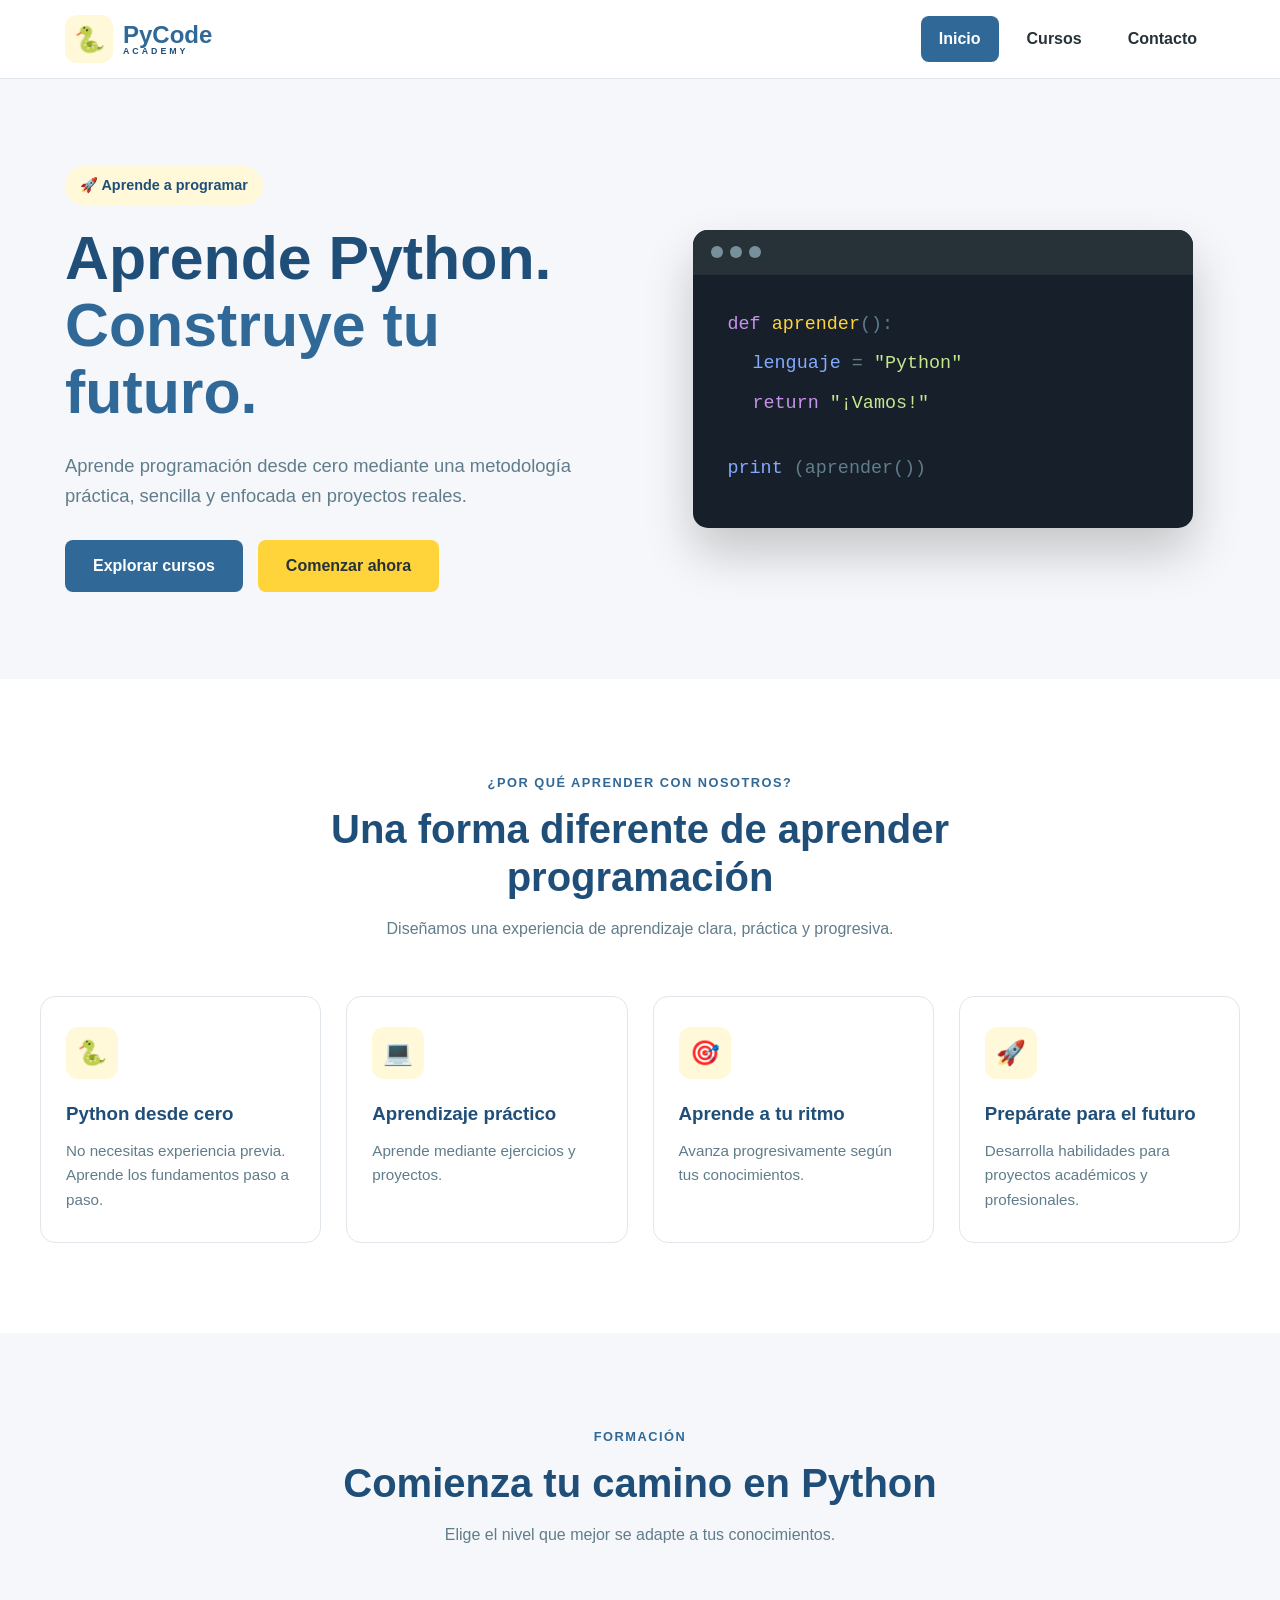
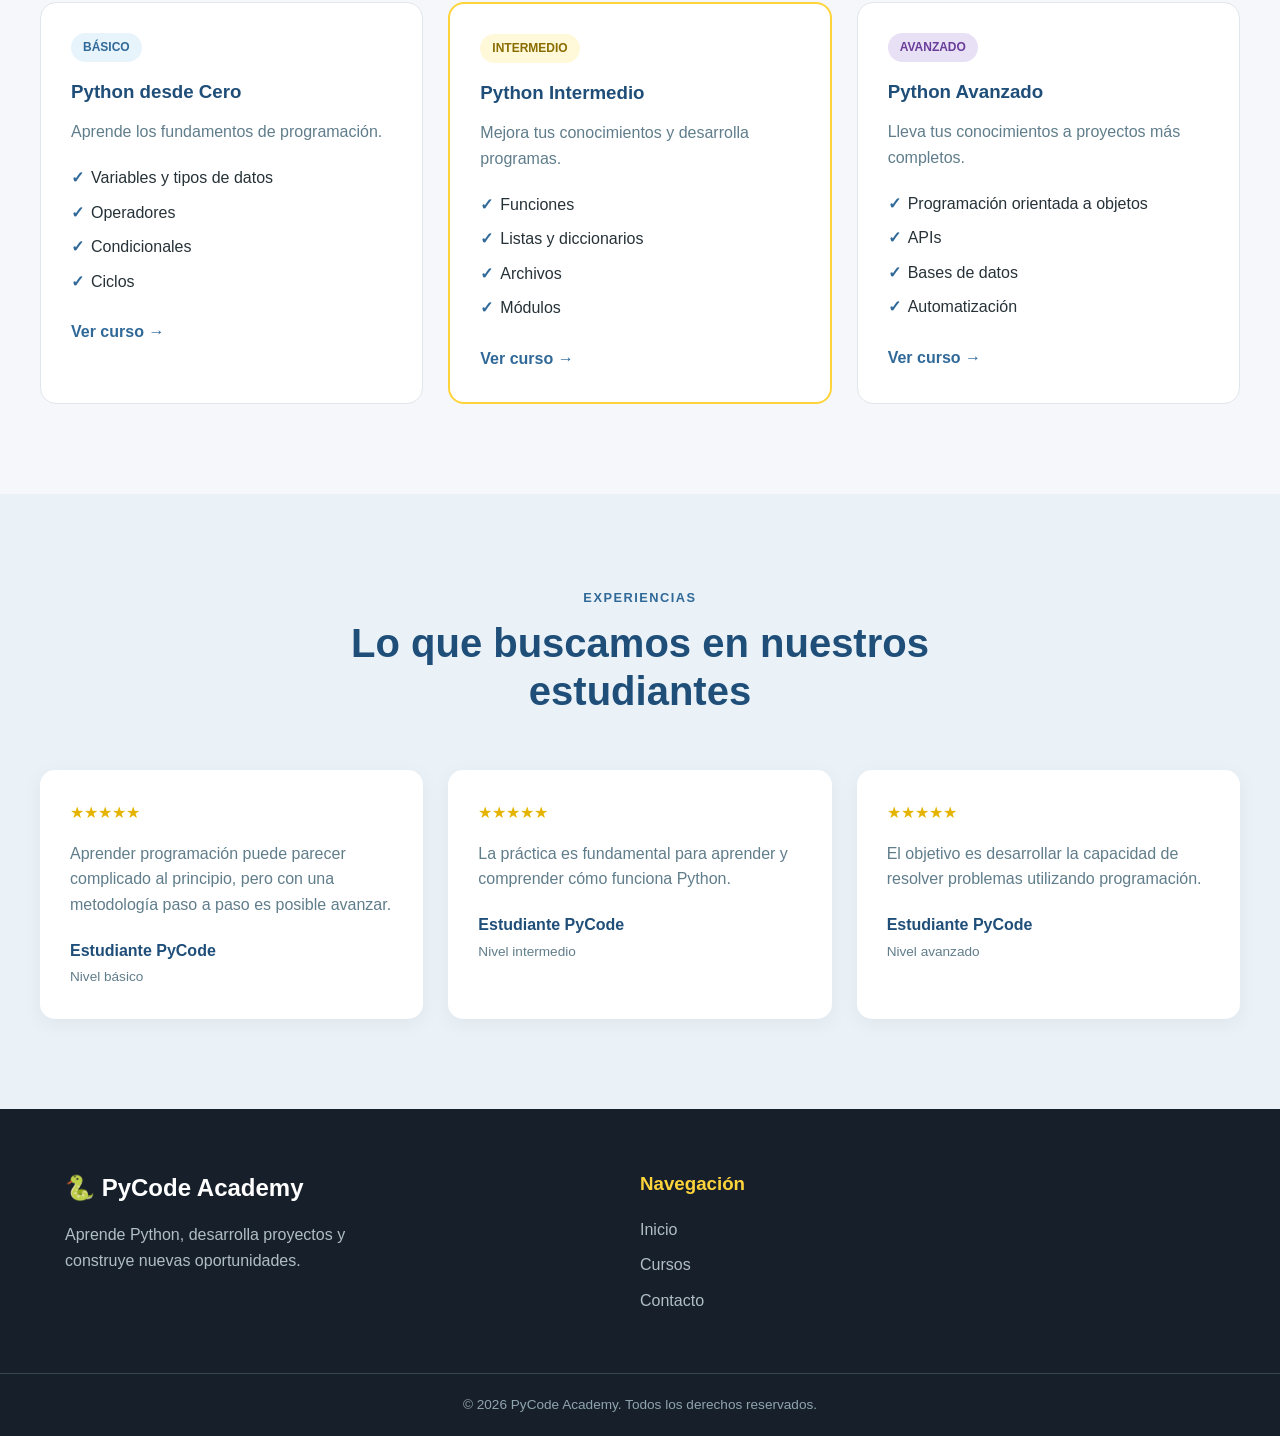
==== commit 0c85b029: "Add files via upload" ====
--- a/index.html
+++ b/index.html
@@ -1,9 +1,10 @@
-
 <!DOCTYPE html>
 <html lang="es">
 
 <head>
+
     <meta charset="UTF-8">
+
     <meta name="viewport" content="width=device-width, initial-scale=1.0">
 
     <title>PyCode Academy | Aprende Python</title>
@@ -11,7 +12,9 @@
     <meta name="description"
         content="PyCode Academy es una plataforma educativa para aprender programación en Python desde cero.">
 
+    <!-- ARCHIVO CSS EXTERNO -->
     <link rel="stylesheet" href="styles.css">
+
 </head>
 
 <body>
@@ -23,35 +26,55 @@
         <nav class="navbar">
 
             <a href="index.html" class="logo">
-                <span class="logo-python">🐍</span>
+
+                <span class="logo-python">
+                    🐍
+                </span>
 
                 <div class="logo-text">
-                    <span class="logo-main">PyCode</span>
-                    <span class="logo-sub">ACADEMY</span>
+
+                    <span class="logo-main">
+                        PyCode
+                    </span>
+
+                    <span class="logo-sub">
+                        ACADEMY
+                    </span>
+
                 </div>
+
             </a>
 
-            <!-- Menú móvil -->
+
             <input type="checkbox" id="menu-toggle">
 
             <label for="menu-toggle" class="menu-icon">
+
                 <span></span>
                 <span></span>
                 <span></span>
+
             </label>
 
+
             <ul class="menu">
 
                 <li>
-                    <a href="index.html" class="active">Inicio</a>
+                    <a href="index.html" class="active">
+                        Inicio
+                    </a>
                 </li>
 
                 <li>
-                    <a href="cursos.html">Cursos</a>
+                    <a href="cursos.html">
+                        Cursos
+                    </a>
                 </li>
 
                 <li>
-                    <a href="contacto.html">Contacto</a>
+                    <a href="contacto.html">
+                        Contacto
+                    </a>
                 </li>
 
             </ul>
@@ -65,13 +88,13 @@
 
     <main>
 
-        <!-- HERO -->
-
         <section class="hero">
 
             <div class="hero-content">
 
-                <span class="hero-tag">🚀 Aprende a programar</span>
+                <span class="hero-tag">
+                    🚀 Aprende a programar
+                </span>
 
                 <h1>
                     Aprende Python.
@@ -83,6 +106,7 @@
                     práctica, sencilla y enfocada en proyectos reales.
                 </p>
 
+
                 <div class="hero-buttons">
 
                     <a href="cursos.html" class="btn btn-primary">
@@ -97,14 +121,17 @@
 
             </div>
 
+
             <div class="hero-code">
 
                 <div class="code-window">
 
                     <div class="code-header">
+
                         <span></span>
                         <span></span>
                         <span></span>
+
                     </div>
 
                     <div class="code-content">
@@ -115,19 +142,41 @@
                         </p>
 
                         <p class="indent">
-                            <span class="code-blue">lenguaje</span> =
-                            <span class="code-green">"Python"</span>
+
+                            <span class="code-blue">
+                                lenguaje
+                            </span>
+
+                            =
+
+                            <span class="code-green">
+                                "Python"
+                            </span>
+
                         </p>
 
                         <p class="indent">
-                            <span class="code-purple">return</span>
-                            <span class="code-green">"¡Vamos!"</span>
+
+                            <span class="code-purple">
+                                return
+                            </span>
+
+                            <span class="code-green">
+                                "¡Vamos!"
+                            </span>
+
                         </p>
 
                         <br>
 
                         <p>
-                            <span class="code-blue">print</span>(aprender())
+
+                            <span class="code-blue">
+                                print
+                            </span>
+
+                            (aprender())
+
                         </p>
 
                     </div>
@@ -145,7 +194,9 @@
 
             <div class="section-header">
 
-                <span class="section-tag">¿Por qué aprender con nosotros?</span>
+                <span class="section-tag">
+                    ¿Por qué aprender con nosotros?
+                </span>
 
                 <h2>
                     Una forma diferente de aprender programación
@@ -153,8 +204,7 @@
 
                 <p>
                     Diseñamos una experiencia de aprendizaje clara,
-                    práctica y progresiva para que puedas avanzar
-                    a tu propio ritmo.
+                    práctica y progresiva.
                 </p>
 
             </div>
@@ -164,9 +214,13 @@
 
                 <article class="benefit-card">
 
-                    <div class="benefit-icon">🐍</div>
-
-                    <h3>Python desde cero</h3>
+                    <div class="benefit-icon">
+                        🐍
+                    </div>
+
+                    <h3>
+                        Python desde cero
+                    </h3>
 
                     <p>
                         No necesitas experiencia previa.
@@ -178,13 +232,16 @@
 
                 <article class="benefit-card">
 
-                    <div class="benefit-icon">💻</div>
-
-                    <h3>Aprendizaje práctico</h3>
-
-                    <p>
-                        Aprende mediante ejercicios y proyectos
-                        que te permiten aplicar lo aprendido.
+                    <div class="benefit-icon">
+                        💻
+                    </div>
+
+                    <h3>
+                        Aprendizaje práctico
+                    </h3>
+
+                    <p>
+                        Aprende mediante ejercicios y proyectos.
                     </p>
 
                 </article>
@@ -192,13 +249,16 @@
 
                 <article class="benefit-card">
 
-                    <div class="benefit-icon">🎯</div>
-
-                    <h3>Aprende a tu ritmo</h3>
-
-                    <p>
-                        Avanza progresivamente desde los conceptos
-                        básicos hasta proyectos más avanzados.
+                    <div class="benefit-icon">
+                        🎯
+                    </div>
+
+                    <h3>
+                        Aprende a tu ritmo
+                    </h3>
+
+                    <p>
+                        Avanza progresivamente según tus conocimientos.
                     </p>
 
                 </article>
@@ -206,13 +266,17 @@
 
                 <article class="benefit-card">
 
-                    <div class="benefit-icon">🚀</div>
-
-                    <h3>Prepárate para el futuro</h3>
-
-                    <p>
-                        Desarrolla habilidades que podrás aplicar
-                        en proyectos académicos y profesionales.
+                    <div class="benefit-icon">
+                        🚀
+                    </div>
+
+                    <h3>
+                        Prepárate para el futuro
+                    </h3>
+
+                    <p>
+                        Desarrolla habilidades para proyectos académicos
+                        y profesionales.
                     </p>
 
                 </article>
@@ -222,21 +286,22 @@
         </section>
 
 
-        <!-- ================= CURSOS DESTACADOS ================= -->
+        <!-- ================= CURSOS ================= -->
 
         <section class="featured-courses">
 
             <div class="section-header">
 
-                <span class="section-tag">Formación</span>
+                <span class="section-tag">
+                    Formación
+                </span>
 
                 <h2>
                     Comienza tu camino en Python
                 </h2>
 
                 <p>
-                    Elige el nivel que mejor se adapte a tus conocimientos
-                    y empieza a desarrollar tus habilidades.
+                    Elige el nivel que mejor se adapte a tus conocimientos.
                 </p>
 
             </div>
@@ -255,15 +320,27 @@
                     </h3>
 
                     <p>
-                        Aprende los fundamentos de programación
-                        y comienza a crear tus primeros programas.
+                        Aprende los fundamentos de programación.
                     </p>
 
                     <ul>
-                        <li>Variables y tipos de datos</li>
-                        <li>Operadores</li>
-                        <li>Condicionales</li>
-                        <li>Ciclos</li>
+
+                        <li>
+                            Variables y tipos de datos
+                        </li>
+
+                        <li>
+                            Operadores
+                        </li>
+
+                        <li>
+                            Condicionales
+                        </li>
+
+                        <li>
+                            Ciclos
+                        </li>
+
                     </ul>
 
                     <a href="cursos.html" class="course-button">
@@ -284,15 +361,27 @@
                     </h3>
 
                     <p>
-                        Mejora tus conocimientos y desarrolla programas
-                        más completos y organizados.
+                        Mejora tus conocimientos y desarrolla programas.
                     </p>
 
                     <ul>
-                        <li>Funciones</li>
-                        <li>Listas y diccionarios</li>
-                        <li>Archivos</li>
-                        <li>Módulos</li>
+
+                        <li>
+                            Funciones
+                        </li>
+
+                        <li>
+                            Listas y diccionarios
+                        </li>
+
+                        <li>
+                            Archivos
+                        </li>
+
+                        <li>
+                            Módulos
+                        </li>
+
                     </ul>
 
                     <a href="cursos.html" class="course-button">
@@ -313,15 +402,27 @@
                     </h3>
 
                     <p>
-                        Lleva tus conocimientos a proyectos más
-                        completos y aplicaciones reales.
+                        Lleva tus conocimientos a proyectos más completos.
                     </p>
 
                     <ul>
-                        <li>Programación orientada a objetos</li>
-                        <li>APIs</li>
-                        <li>Bases de datos</li>
-                        <li>Automatización</li>
+
+                        <li>
+                            Programación orientada a objetos
+                        </li>
+
+                        <li>
+                            APIs
+                        </li>
+
+                        <li>
+                            Bases de datos
+                        </li>
+
+                        <li>
+                            Automatización
+                        </li>
+
                     </ul>
 
                     <a href="cursos.html" class="course-button">
@@ -341,7 +442,9 @@
 
             <div class="section-header">
 
-                <span class="section-tag">Experiencias</span>
+                <span class="section-tag">
+                    Experiencias
+                </span>
 
                 <h2>
                     Lo que buscamos en nuestros estudiantes
@@ -359,9 +462,9 @@
                     </div>
 
                     <p>
-                        "Aprender programación puede parecer complicado
+                        Aprender programación puede parecer complicado
                         al principio, pero con una metodología paso a paso
-                        es posible avanzar y desarrollar proyectos."
+                        es posible avanzar.
                     </p>
 
                     <strong>
@@ -382,9 +485,8 @@
                     </div>
 
                     <p>
-                        "La práctica es fundamental para aprender.
-                        Cada ejercicio permite comprender mejor cómo
-                        funciona Python."
+                        La práctica es fundamental para aprender y
+                        comprender cómo funciona Python.
                     </p>
 
                     <strong>
@@ -405,9 +507,8 @@
                     </div>
 
                     <p>
-                        "El objetivo no es solamente aprender código,
-                        sino desarrollar la capacidad de resolver
-                        problemas utilizando programación."
+                        El objetivo es desarrollar la capacidad de
+                        resolver problemas utilizando programación.
                     </p>
 
                     <strong>
@@ -453,26 +554,17 @@
                     Navegación
                 </h3>
 
-                <a href="index.html">Inicio</a>
-
-                <a href="cursos.html">Cursos</a>
-
-                <a href="contacto.html">Contacto</a>
-
-            </div>
-
-
-            <div class="footer-links">
-
-                <h3>
-                    Aprende
-                </h3>
-
-                <a href="cursos.html">Python Básico</a>
-
-                <a href="cursos.html">Python Intermedio</a>
-
-                <a href="cursos.html">Python Avanzado</a>
+                <a href="index.html">
+                    Inicio
+                </a>
+
+                <a href="cursos.html">
+                    Cursos
+                </a>
+
+                <a href="contacto.html">
+                    Contacto
+                </a>
 
             </div>
 
@@ -489,6 +581,11 @@
 
     </footer>
 
+
+    <!-- ARCHIVO JAVASCRIPT EXTERNO -->
+
+    <script src="script.js"></script>
+
 </body>
 
 </html>
--- a/styles.css
+++ b/styles.css
@@ -65,7 +65,9 @@
 }
 
 
-/* ================= HEADER ================= */
+/* =====================================================
+   HEADER
+   ===================================================== */
 
 .header {
 
@@ -220,7 +222,7 @@
 }
 
 
-/* ================= HAMBURGUESA ================= */
+/* ================= MENÚ HAMBURGUESA ================= */
 
 #menu-toggle {
 
@@ -918,7 +920,7 @@
 
 
 /* =====================================================
-   PÁGINA SOBRE NOSOTROS
+   SOBRE NOSOTROS
    ===================================================== */
 
 .about {
@@ -1228,7 +1230,7 @@
 
     padding: 10px;
 
-    background-color: rgba(255,255,255,0.1);
+    background-color: rgba(255, 255, 255, 0.1);
 
     border-radius: 8px;
 
@@ -1244,7 +1246,9 @@
 }
 
 
-/* ================= FORMULARIO ================= */
+/* =====================================================
+   FORMULARIO
+   ===================================================== */
 
 .form-card {
 
@@ -1364,6 +1368,55 @@
 .form-button:hover {
 
     background-color: var(--dark-blue);
+
+}
+
+
+/* =====================================================
+   VALIDACIÓN DEL FORMULARIO
+   ===================================================== */
+
+.error-message {
+
+    display: block;
+
+    color: #D32F2F;
+
+    font-size: 0.82rem;
+
+    margin-top: 5px;
+
+    min-height: 18px;
+
+}
+
+
+.success-message {
+
+    display: none;
+
+    margin-top: 20px;
+
+    padding: 15px;
+
+    border-radius: 10px;
+
+    background-color: #E8F5E9;
+
+    color: #2E7D32;
+
+    border: 1px solid #A5D6A7;
+
+    font-weight: 600;
+
+    line-height: 1.5;
+
+}
+
+
+.success-message.show {
+
+    display: block;
 
 }
 
@@ -1503,12 +1556,9 @@
 
 
 /* =====================================================
-   RESPONSIVE
+   RESPONSIVE - TABLET
    ===================================================== */
 
-
-/* TABLET */
-
 @media (max-width: 1000px) {
 
     .benefits-grid {
@@ -1570,7 +1620,9 @@
 }
 
 
-/* TABLET PEQUEÑA */
+/* =====================================================
+   RESPONSIVE - TABLET PEQUEÑA
+   ===================================================== */
 
 @media (max-width: 800px) {
 
@@ -1604,7 +1656,9 @@
 }
 
 
-/* CELULAR */
+/* =====================================================
+   RESPONSIVE - CELULAR
+   ===================================================== */
 
 @media (max-width: 700px) {
 
